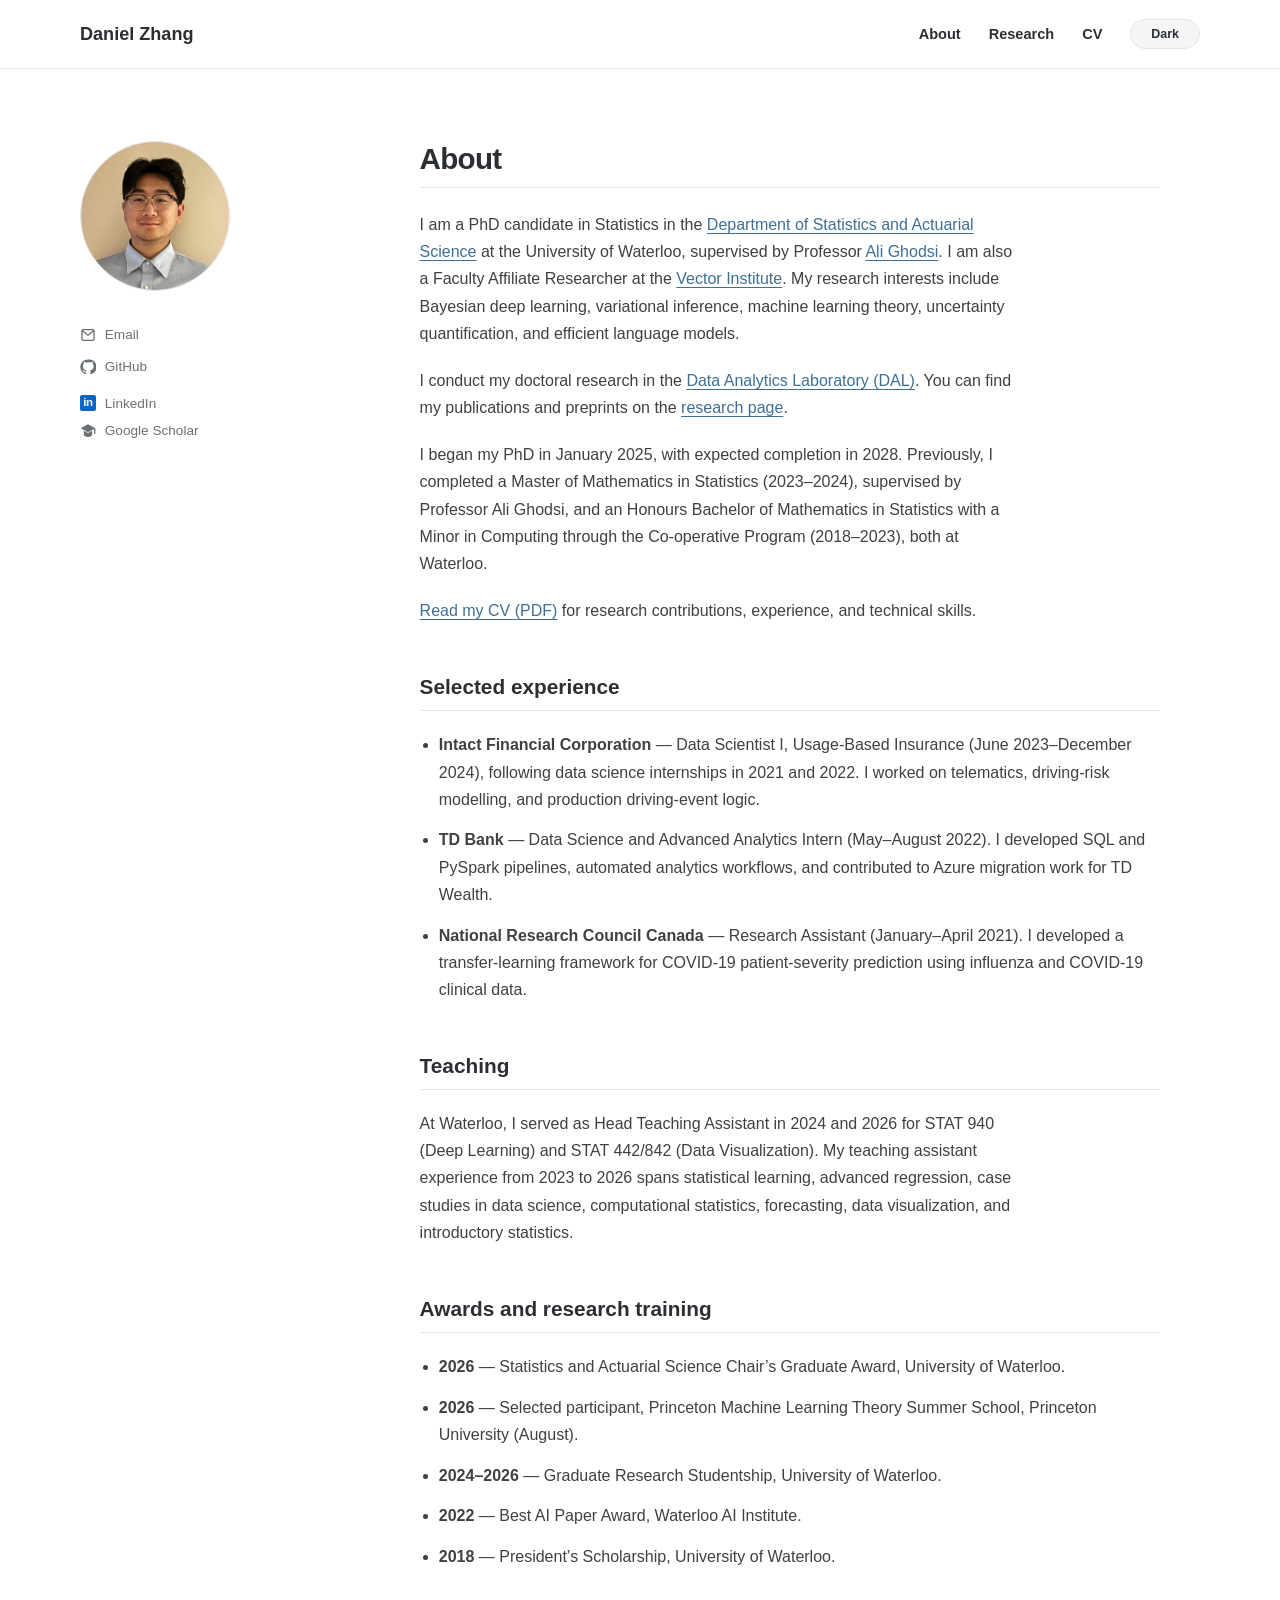
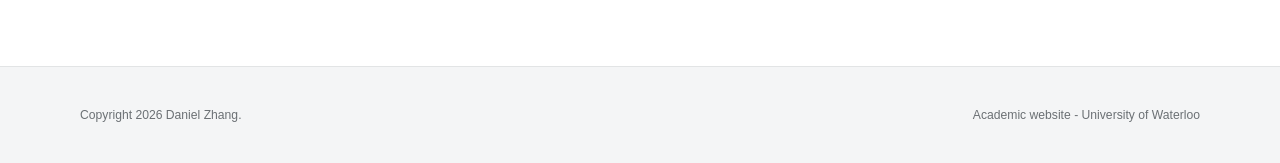
==== index.html @ d381bf7c "Link Data Analytics Laboratory affiliation" ====
<!doctype html>
<html lang="en">
  <head>
    <meta charset="utf-8">
    <meta name="viewport" content="width=device-width, initial-scale=1">
    <title>Daniel Zhang - Statistics and Machine Learning</title>
    <meta
      name="description"
      content="About, research, and curriculum vitae for Daniel Zhang, PhD candidate in Statistics at the University of Waterloo."
    >
    <meta property="og:title" content="Daniel Zhang - Statistics and Machine Learning">
    <meta
      property="og:description"
      content="About and research for Daniel Zhang, PhD candidate at the University of Waterloo."
    >
    <meta property="og:type" content="website">
    <meta property="og:url" content="https://d287zhan.github.io/">
    <meta property="og:image" content="https://d287zhan.github.io/og.png">
    <link rel="stylesheet" href="/assets/styles.css">
    <script>
      (function () {
        try {
          var savedTheme = localStorage.getItem("theme");
          var prefersDark = window.matchMedia("(prefers-color-scheme: dark)").matches;
          var theme = savedTheme === "dark" || (!savedTheme && prefersDark)
            ? "dark"
            : "light";
          document.documentElement.dataset.theme = theme;
          document.documentElement.style.colorScheme = theme;
        } catch (error) {
          document.documentElement.dataset.theme = "light";
        }
      })();
    </script>
  </head>
  <body>
    <a class="skip-link" href="#main-content">Skip to content</a>

    <header class="site-header">
      <div class="header-inner">
        <a class="site-title" href="#about" aria-label="Daniel Zhang home">Daniel Zhang</a>
        <nav aria-label="Primary navigation">
          <a href="#about">About</a>
          <a href="/research/">Research</a>
          <a href="/daniel-zhang-cv.pdf" target="_blank" rel="noreferrer">CV</a>
          <button class="theme-toggle" type="button">Dark</button>
        </nav>
      </div>
    </header>

    <main class="page-shell" id="main-content">
      <aside class="author-profile" aria-label="Daniel Zhang profile">
        <img
          class="profile-photo"
          src="/daniel-zhang.png"
          alt="Daniel Zhang"
          width="400"
          height="400"
        >

        <div class="follow-block">
          <ul>
            <li>
              <a href="mailto:d287zhan@uwaterloo.ca">
                <svg class="social-svg" viewBox="0 0 24 24" aria-hidden="true">
                  <path d="M2 5.5A2.5 2.5 0 0 1 4.5 3h15A2.5 2.5 0 0 1 22 5.5v13a2.5 2.5 0 0 1-2.5 2.5h-15A2.5 2.5 0 0 1 2 18.5v-13Zm2.4-.5L12 11.1 19.6 5H4.4ZM20 7.1l-7.4 5.9a1 1 0 0 1-1.2 0L4 7.1v11.4c0 .3.2.5.5.5h15a.5.5 0 0 0 .5-.5V7.1Z"/>
                </svg>
                <span>Email</span>
              </a>
            </li>
            <li>
              <a href="https://github.com/d287zhan" target="_blank" rel="noreferrer">
                <svg class="social-svg" viewBox="0 0 24 24" aria-hidden="true">
                  <path d="M12 .7A11.3 11.3 0 0 0 8.4 22.8c.6.1.8-.3.8-.6v-2.2c-3.4.7-4.1-1.4-4.1-1.4-.5-1.4-1.3-1.8-1.3-1.8-1.1-.7.1-.7.1-.7 1.2.1 1.8 1.2 1.8 1.2 1 1.8 2.8 1.3 3.5 1 .1-.8.4-1.3.8-1.6-2.7-.3-5.5-1.3-5.5-6A4.7 4.7 0 0 1 5.7 7.4c-.1-.3-.5-1.6.1-3.3 0 0 1-.3 3.5 1.2a12 12 0 0 1 6.3 0C18 3.7 19 4.1 19 4.1c.6 1.7.2 3 .1 3.3a4.7 4.7 0 0 1 1.3 3.3c0 4.7-2.8 5.7-5.5 6 .4.4.8 1.1.8 2.2v3.3c0 .3.2.7.8.6A11.3 11.3 0 0 0 12 .7Z"/>
                </svg>
                <span>GitHub</span>
              </a>
            </li>
            <li>
              <a href="https://www.linkedin.com/in/danielzhang1004" target="_blank" rel="noreferrer">
                <span class="linkedin-logo" aria-hidden="true">in</span>
                <span>LinkedIn</span>
              </a>
            </li>
            <li>
              <a href="https://scholar.google.ca/citations?user=kAa_FtAAAAAJ&amp;hl=en" target="_blank" rel="noreferrer">
                <svg class="social-svg" viewBox="0 0 24 24" aria-hidden="true">
                  <path d="M12 2 1 8l11 6 9-4.9V16h2V8L12 2Zm-6.3 9.6V17c0 2.2 2.8 4 6.3 4s6.3-1.8 6.3-4v-5.4L12 15l-6.3-3.4Z"/>
                </svg>
                <span>Google Scholar</span>
              </a>
            </li>
          </ul>
        </div>
      </aside>

      <div class="main-column">
        <section class="content-section" id="about">
          <h1>About</h1>
          <p>
            I am a PhD candidate in Statistics in the
            <a href="https://uwaterloo.ca/statistics-and-actuarial-science/" target="_blank" rel="noreferrer">Department of Statistics and Actuarial Science</a>
            at the University of Waterloo, supervised by Professor
            <a href="https://aghodsib.github.io/" target="_blank" rel="noreferrer">Ali Ghodsi</a>.
            I am also a Faculty Affiliate Researcher at the
            <a href="https://vectorinstitute.ai/" target="_blank" rel="noreferrer">Vector Institute</a>.
            My research interests include Bayesian deep learning, variational
            inference, machine learning theory, uncertainty quantification, and
            efficient language models.
          </p>
          <p>
            I conduct my doctoral research in the
            <a href="https://uwaterloo.ca/data-analytics/" target="_blank" rel="noreferrer">Data Analytics Laboratory (DAL)</a>.
            You can find my publications and preprints on the
            <a href="/research/">research page</a>.
          </p>
          <p>
            I began my PhD in January 2025, with expected completion in 2028.
            Previously, I completed a Master of Mathematics in Statistics
            (2023–2024), supervised by Professor Ali Ghodsi, and an Honours
            Bachelor of Mathematics in Statistics with a Minor in Computing
            through the Co-operative Program (2018–2023), both at Waterloo.
          </p>
          <p>
            <a href="/daniel-zhang-cv.pdf" target="_blank" rel="noreferrer">Read my CV (PDF)</a>
            for research contributions, experience, and technical skills.
          </p>
        </section>

        <section class="content-section" id="experience" aria-labelledby="experience-heading">
          <h2 class="section-heading" id="experience-heading">Selected experience</h2>
          <ul class="detail-list">
            <li>
              <strong>Intact Financial Corporation</strong> — Data Scientist I,
              Usage-Based Insurance (June 2023–December 2024), following data
              science internships in 2021 and 2022. I worked on telematics,
              driving-risk modelling, and production driving-event logic.
            </li>
            <li>
              <strong>TD Bank</strong> — Data Science and Advanced Analytics
              Intern (May–August 2022). I developed SQL and PySpark pipelines,
              automated analytics workflows, and contributed to Azure migration
              work for TD Wealth.
            </li>
            <li>
              <strong>National Research Council Canada</strong> — Research
              Assistant (January–April 2021). I developed a transfer-learning
              framework for COVID-19 patient-severity prediction using influenza
              and COVID-19 clinical data.
            </li>
          </ul>
        </section>

        <section class="content-section" id="teaching" aria-labelledby="teaching-heading">
          <h2 class="section-heading" id="teaching-heading">Teaching</h2>
          <p>
            At Waterloo, I served as Head Teaching Assistant in 2024 and 2026
            for STAT 940 (Deep Learning) and STAT 442/842 (Data Visualization).
            My teaching assistant experience from 2023 to 2026 spans statistical
            learning, advanced regression, case studies in data science,
            computational statistics, forecasting, data visualization, and
            introductory statistics.
          </p>
        </section>

        <section class="content-section" id="awards" aria-labelledby="awards-heading">
          <h2 class="section-heading" id="awards-heading">Awards and research training</h2>
          <ul class="detail-list">
            <li><strong>2026</strong> — Statistics and Actuarial Science Chair’s Graduate Award, University of Waterloo.</li>
            <li><strong>2026</strong> — Selected participant, Princeton Machine Learning Theory Summer School, Princeton University (August).</li>
            <li><strong>2024–2026</strong> — Graduate Research Studentship, University of Waterloo.</li>
            <li><strong>2022</strong> — Best AI Paper Award, Waterloo AI Institute.</li>
            <li><strong>2018</strong> — President’s Scholarship, University of Waterloo.</li>
          </ul>
        </section>
      </div>
    </main>

    <footer>
      <div class="footer-inner">
        <p>Copyright 2026 Daniel Zhang.</p>
        <p>Academic website - University of Waterloo</p>
      </div>
    </footer>

    <script src="/assets/theme.js"></script>
  </body>
</html>
---- assets/styles.css ----
:root {
  --background: #ffffff;
  --header-bg: rgba(255, 255, 255, 0.96);
  --ink: #3d4144;
  --heading: #2b2f33;
  --muted: #6b7074;
  --blue: #3f6f96;
  --blue-dark: #2e5879;
  --line: #e2e4e5;
  --soft: #f4f5f6;
}

[data-theme="dark"] {
  --background: #111518;
  --header-bg: rgba(17, 21, 24, 0.96);
  --ink: #d8dde2;
  --heading: #f2f5f7;
  --muted: #aeb6bd;
  --blue: #8ab9dc;
  --blue-dark: #b8d7ee;
  --line: #343b42;
  --soft: #1b2025;
}

* {
  box-sizing: border-box;
}

html {
  scroll-behavior: smooth;
}

body {
  margin: 0;
  background: var(--background);
  color: var(--ink);
  font-family: -apple-system, BlinkMacSystemFont, "Segoe UI", sans-serif;
  font-size: 16px;
  line-height: 1.7;
}

a {
  color: var(--blue);
  text-decoration-thickness: 1px;
  text-underline-offset: 0.16em;
}

a:hover,
a:focus-visible {
  color: var(--blue-dark);
}

.skip-link {
  position: fixed;
  top: -5rem;
  left: 1rem;
  z-index: 100;
  background: var(--heading);
  color: var(--background);
  padding: 0.65rem 0.9rem;
  text-decoration: none;
}

.skip-link:focus {
  top: 1rem;
}

.site-header {
  position: sticky;
  top: 0;
  z-index: 20;
  border-bottom: 1px solid var(--line);
  background: var(--header-bg);
  backdrop-filter: blur(12px);
}

.header-inner,
.page-shell,
.footer-inner {
  width: min(1120px, calc(100% - 3rem));
  margin: 0 auto;
}

.header-inner {
  display: flex;
  min-height: 68px;
  align-items: center;
  justify-content: space-between;
  gap: 2rem;
}

.site-title {
  color: var(--heading);
  font-size: 1.13rem;
  font-weight: 700;
  text-decoration: none;
}

nav {
  display: flex;
  align-items: center;
  gap: 1.75rem;
}

nav a {
  color: var(--heading);
  font-size: 0.91rem;
  font-weight: 600;
  text-decoration: none;
}

nav a:hover,
nav a:focus-visible {
  color: var(--blue);
}

.theme-toggle {
  min-width: 4.35rem;
  border: 1px solid var(--line);
  border-radius: 999px;
  background: var(--soft);
  color: var(--heading);
  cursor: pointer;
  font: inherit;
  font-size: 0.78rem;
  font-weight: 600;
  line-height: 1;
  padding: 0.48rem 0.72rem;
}

.theme-toggle:hover,
.theme-toggle:focus-visible {
  border-color: var(--blue);
  color: var(--blue);
}

.page-shell {
  display: grid;
  grid-template-columns: 250px minmax(0, 740px);
  gap: clamp(3rem, 7vw, 7.5rem);
  align-items: start;
  padding: 4.5rem 0 6rem;
}

.author-profile {
  position: sticky;
  top: 112px;
}

.profile-photo {
  display: block;
  width: 150px;
  height: 150px;
  margin-bottom: 1.5rem;
  border: 1px solid var(--line);
  border-radius: 50%;
  background: var(--soft);
  object-fit: cover;
}

.follow-block {
  margin-top: 2rem;
}

.follow-block ul {
  margin: 0;
  padding: 0;
  list-style: none;
}

.follow-block li {
  margin: 0.28rem 0;
}

.follow-block a {
  display: inline-flex;
  align-items: center;
  gap: 0.55rem;
  color: var(--muted);
  font-size: 0.85rem;
  text-decoration: none;
}

.social-svg,
.linkedin-logo {
  display: inline-flex;
  width: 1rem;
  height: 1rem;
  flex: 0 0 1rem;
  align-items: center;
  justify-content: center;
}

.social-svg {
  fill: currentColor;
}

.linkedin-logo {
  border-radius: 0.12rem;
  background: #0a66c2;
  color: #fff;
  font-family: Arial, sans-serif;
  font-size: 0.72rem;
  font-weight: 700;
  letter-spacing: -0.04em;
  line-height: 1;
}

.follow-block a:hover,
.follow-block a:focus-visible {
  color: var(--blue);
  text-decoration: underline;
}

.main-column {
  min-width: 0;
}

.content-section {
  scroll-margin-top: 104px;
}

.content-section > h1 {
  margin: 0 0 1.45rem;
  border-bottom: 1px solid var(--line);
  padding-bottom: 0.55rem;
  color: var(--heading);
  font-size: 1.85rem;
  font-weight: 700;
  letter-spacing: -0.025em;
  line-height: 1.25;
}

.content-section p {
  max-width: 68ch;
  margin: 0 0 1.25rem;
}

.content-section + .content-section {
  margin-top: 3rem;
}

.section-heading {
  margin: 2.75rem 0 1.25rem;
  color: var(--heading);
  font-size: 1.3rem;
  line-height: 1.4;
}

.content-section > .section-heading:first-child {
  margin-top: 0;
  border-bottom: 1px solid var(--line);
  padding-bottom: 0.55rem;
}

.detail-list {
  margin: 0;
  padding-left: 1.2rem;
}

.detail-list li + li {
  margin-top: 0.85rem;
}

.section-heading + .research-entry {
  margin-top: 0;
}

.research-entry {
  display: grid;
  grid-template-columns: 62px minmax(0, 1fr);
  gap: 1.3rem;
  margin-top: 2.25rem;
  border-top: 1px solid var(--line);
  padding-top: 1.65rem;
}

.research-year {
  color: var(--muted);
  font-size: 0.86rem;
  font-weight: 600;
}

.research-entry h3 {
  margin: 0 0 0.65rem;
  font-size: 1.13rem;
  font-weight: 700;
  line-height: 1.45;
}

.research-entry h3 a {
  color: var(--heading);
  text-decoration: none;
}

.research-entry h3 a:hover,
.research-entry h3 a:focus-visible {
  color: var(--blue);
  text-decoration: underline;
}

.research-entry .authors,
.research-entry .venue,
.research-entry .award-note,
.research-entry .research-summary {
  margin-bottom: 0.45rem;
  font-size: 0.91rem;
}

.award-note {
  color: var(--heading);
  font-weight: 600;
}

.research-entry .venue,
.research-entry .research-summary {
  color: var(--muted);
}

.paper-link {
  display: inline-block;
  margin-top: 0.3rem;
  font-size: 0.88rem;
  font-weight: 600;
}

footer {
  border-top: 1px solid var(--line);
  background: var(--soft);
}

.footer-inner {
  display: flex;
  min-height: 96px;
  align-items: center;
  justify-content: space-between;
  gap: 2rem;
  color: var(--muted);
  font-size: 0.76rem;
}

.footer-inner p {
  margin: 0;
}

:focus-visible {
  outline: 3px solid rgba(63, 111, 150, 0.3);
  outline-offset: 4px;
}

@media (max-width: 820px) {
  .page-shell {
    grid-template-columns: 1fr;
    gap: 4rem;
  }

  .author-profile {
    position: static;
    display: grid;
    grid-template-columns: 110px minmax(0, 1fr);
    column-gap: 1.5rem;
    align-items: center;
  }

  .profile-photo {
    width: 110px;
    height: 110px;
    margin: 0;
    grid-row: 1 / 4;
  }

  .follow-block {
    grid-column: 1 / -1;
    margin-top: 1.75rem;
  }

  .follow-block ul {
    display: flex;
    flex-wrap: wrap;
    gap: 0.4rem 1.25rem;
  }
}

@media (max-width: 560px) {
  .header-inner,
  .page-shell,
  .footer-inner {
    width: min(100% - 2rem, 1120px);
  }

  .header-inner {
    min-height: 62px;
  }

  .site-title {
    font-size: 1rem;
  }

  nav {
    gap: 0.9rem;
  }

  nav a {
    font-size: 0.8rem;
  }

  .page-shell {
    padding-top: 2.8rem;
  }

  .author-profile {
    grid-template-columns: 82px minmax(0, 1fr);
    column-gap: 1.1rem;
  }

  .profile-photo {
    width: 82px;
    height: 82px;
  }

  .research-entry {
    grid-template-columns: 1fr;
    gap: 0.25rem;
  }

  .research-year {
    margin-bottom: 0.35rem;
  }

  .footer-inner {
    min-height: 118px;
    align-items: flex-start;
    justify-content: center;
    flex-direction: column;
    gap: 0.2rem;
  }
}

@media (prefers-reduced-motion: reduce) {
  html {
    scroll-behavior: auto;
  }
}
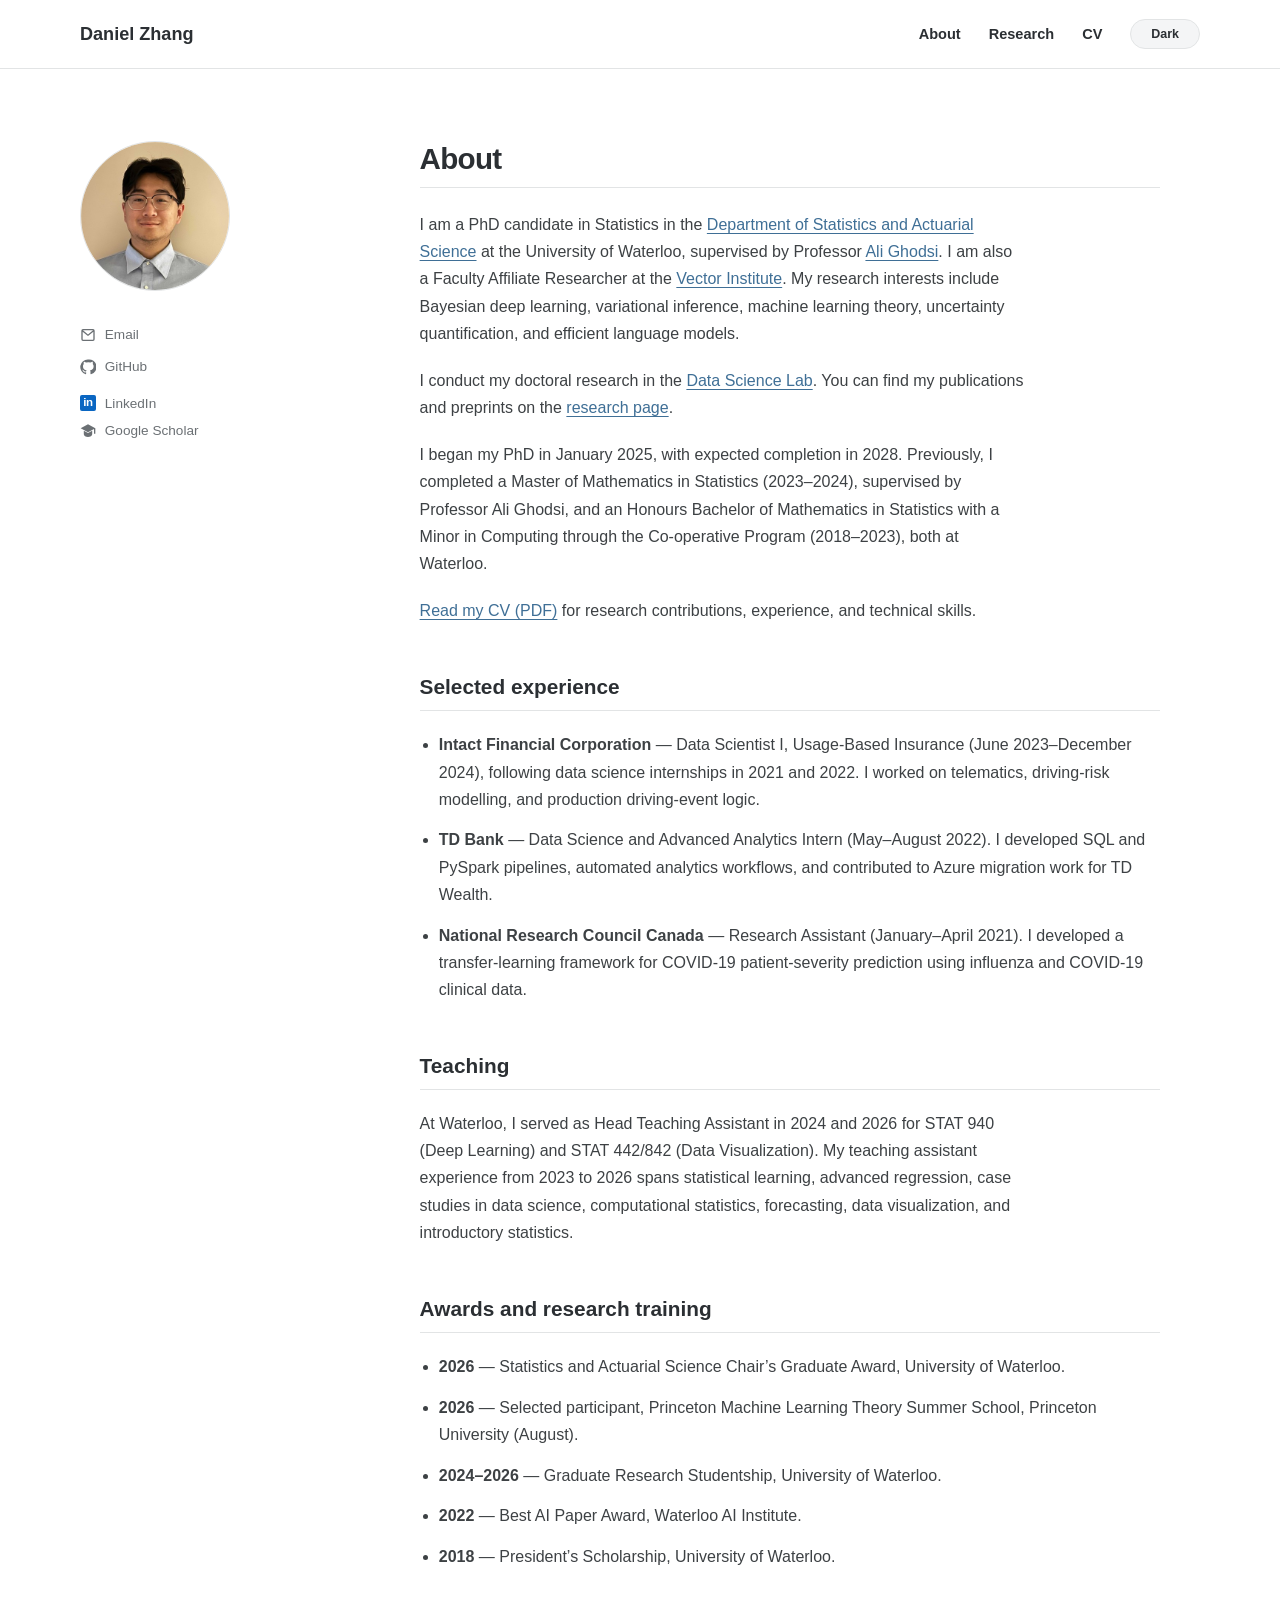
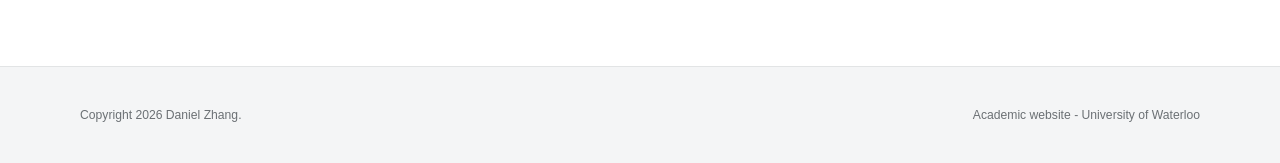
==== commit a8ede7cb: "Update lab affiliation name and link to Data Science Lab" ====
--- a/index.html
+++ b/index.html
@@ -110,7 +110,7 @@
           </p>
           <p>
             I conduct my doctoral research in the
-            <a href="https://uwaterloo.ca/data-analytics/" target="_blank" rel="noreferrer">Data Analytics Laboratory (DAL)</a>.
+            <a href="https://aghodsib.github.io/index.html#data-science-lab" target="_blank" rel="noreferrer">Data Science Lab</a>.
             You can find my publications and preprints on the
             <a href="/research/">research page</a>.
           </p>
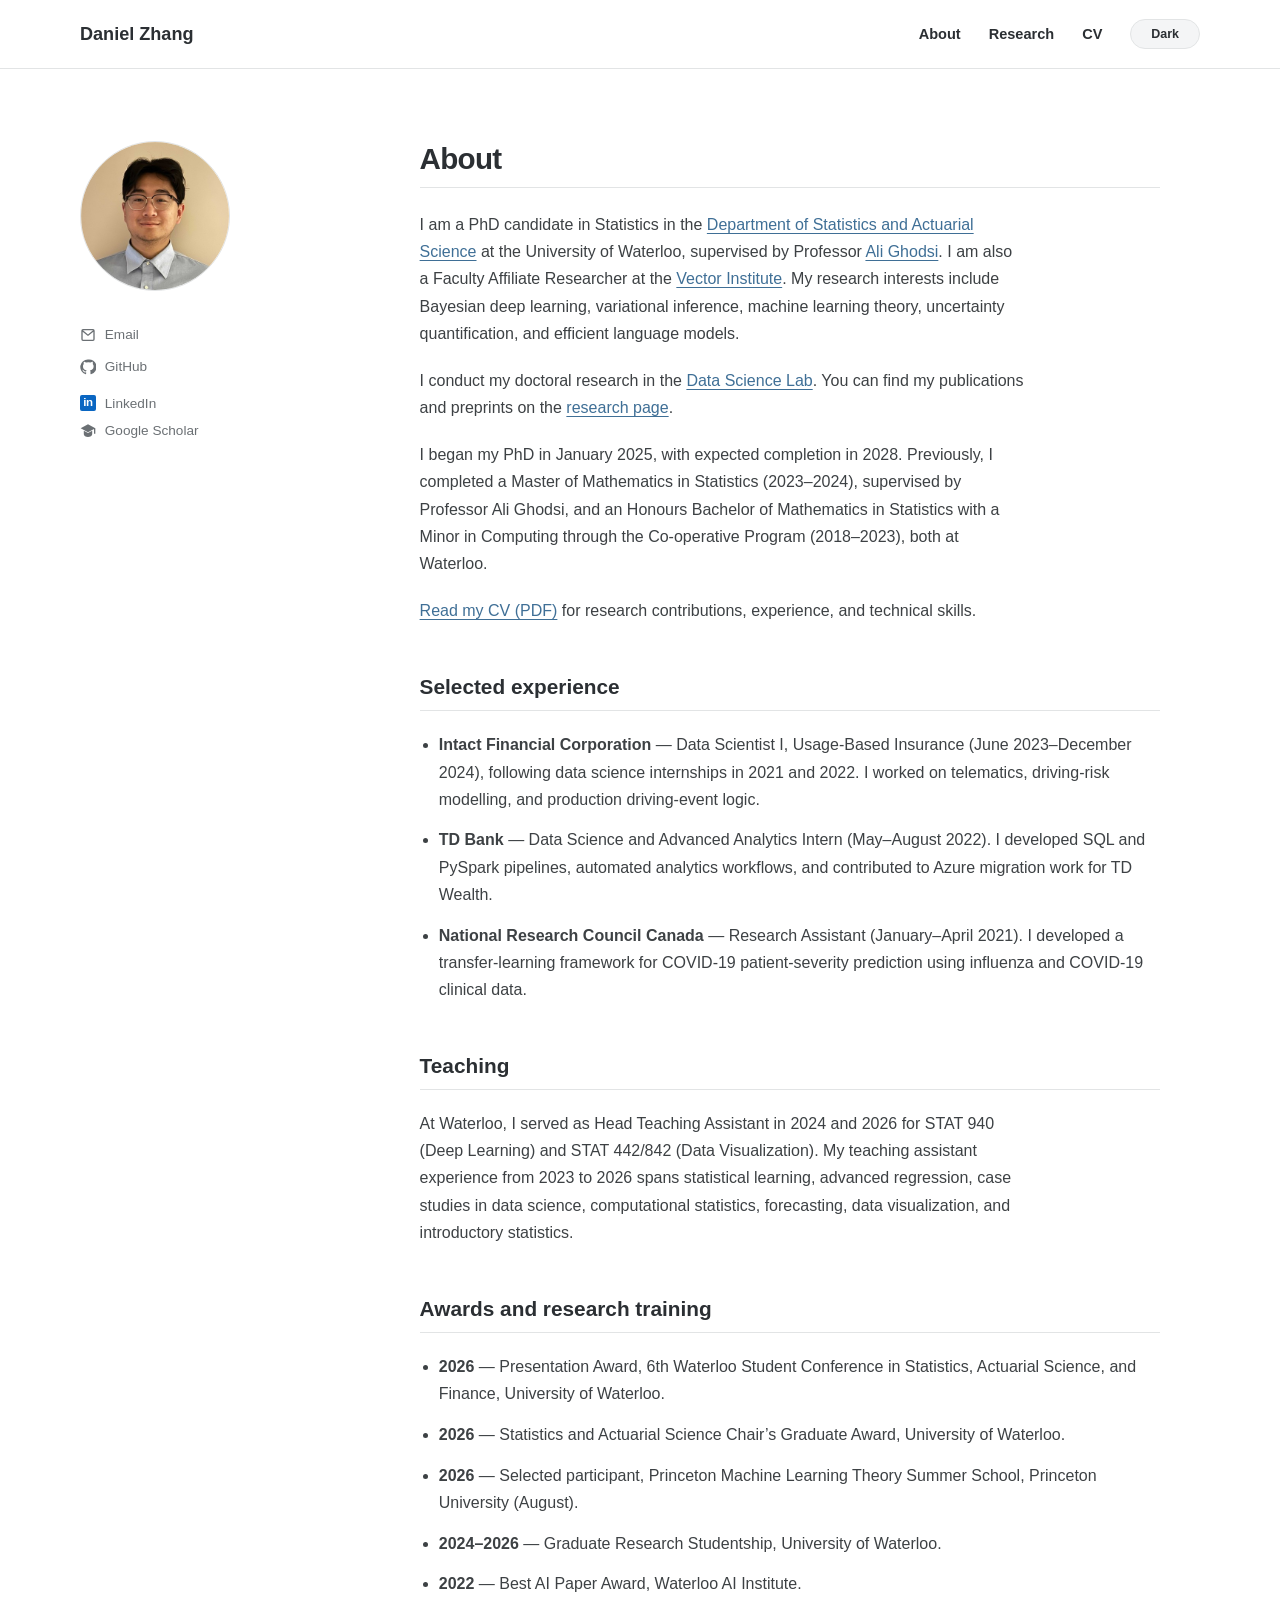
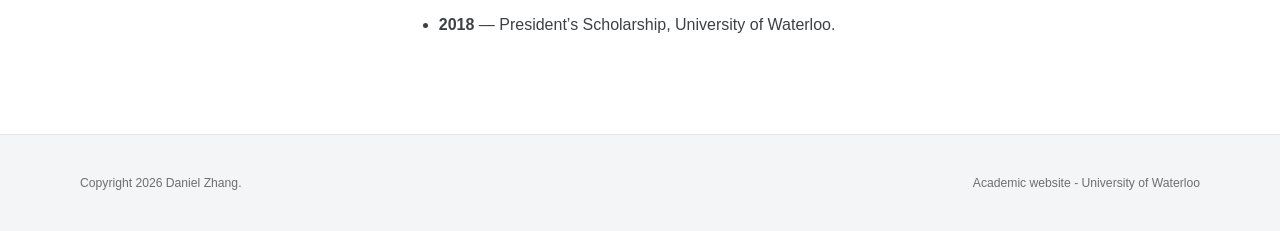
==== commit b12634c6: "Add Waterloo student conference Presentation Award" ====
--- a/index.html
+++ b/index.html
@@ -166,6 +166,7 @@
         <section class="content-section" id="awards" aria-labelledby="awards-heading">
           <h2 class="section-heading" id="awards-heading">Awards and research training</h2>
           <ul class="detail-list">
+            <li><strong>2026</strong> — Presentation Award, 6th Waterloo Student Conference in Statistics, Actuarial Science, and Finance, University of Waterloo.</li>
             <li><strong>2026</strong> — Statistics and Actuarial Science Chair’s Graduate Award, University of Waterloo.</li>
             <li><strong>2026</strong> — Selected participant, Princeton Machine Learning Theory Summer School, Princeton University (August).</li>
             <li><strong>2024–2026</strong> — Graduate Research Studentship, University of Waterloo.</li>
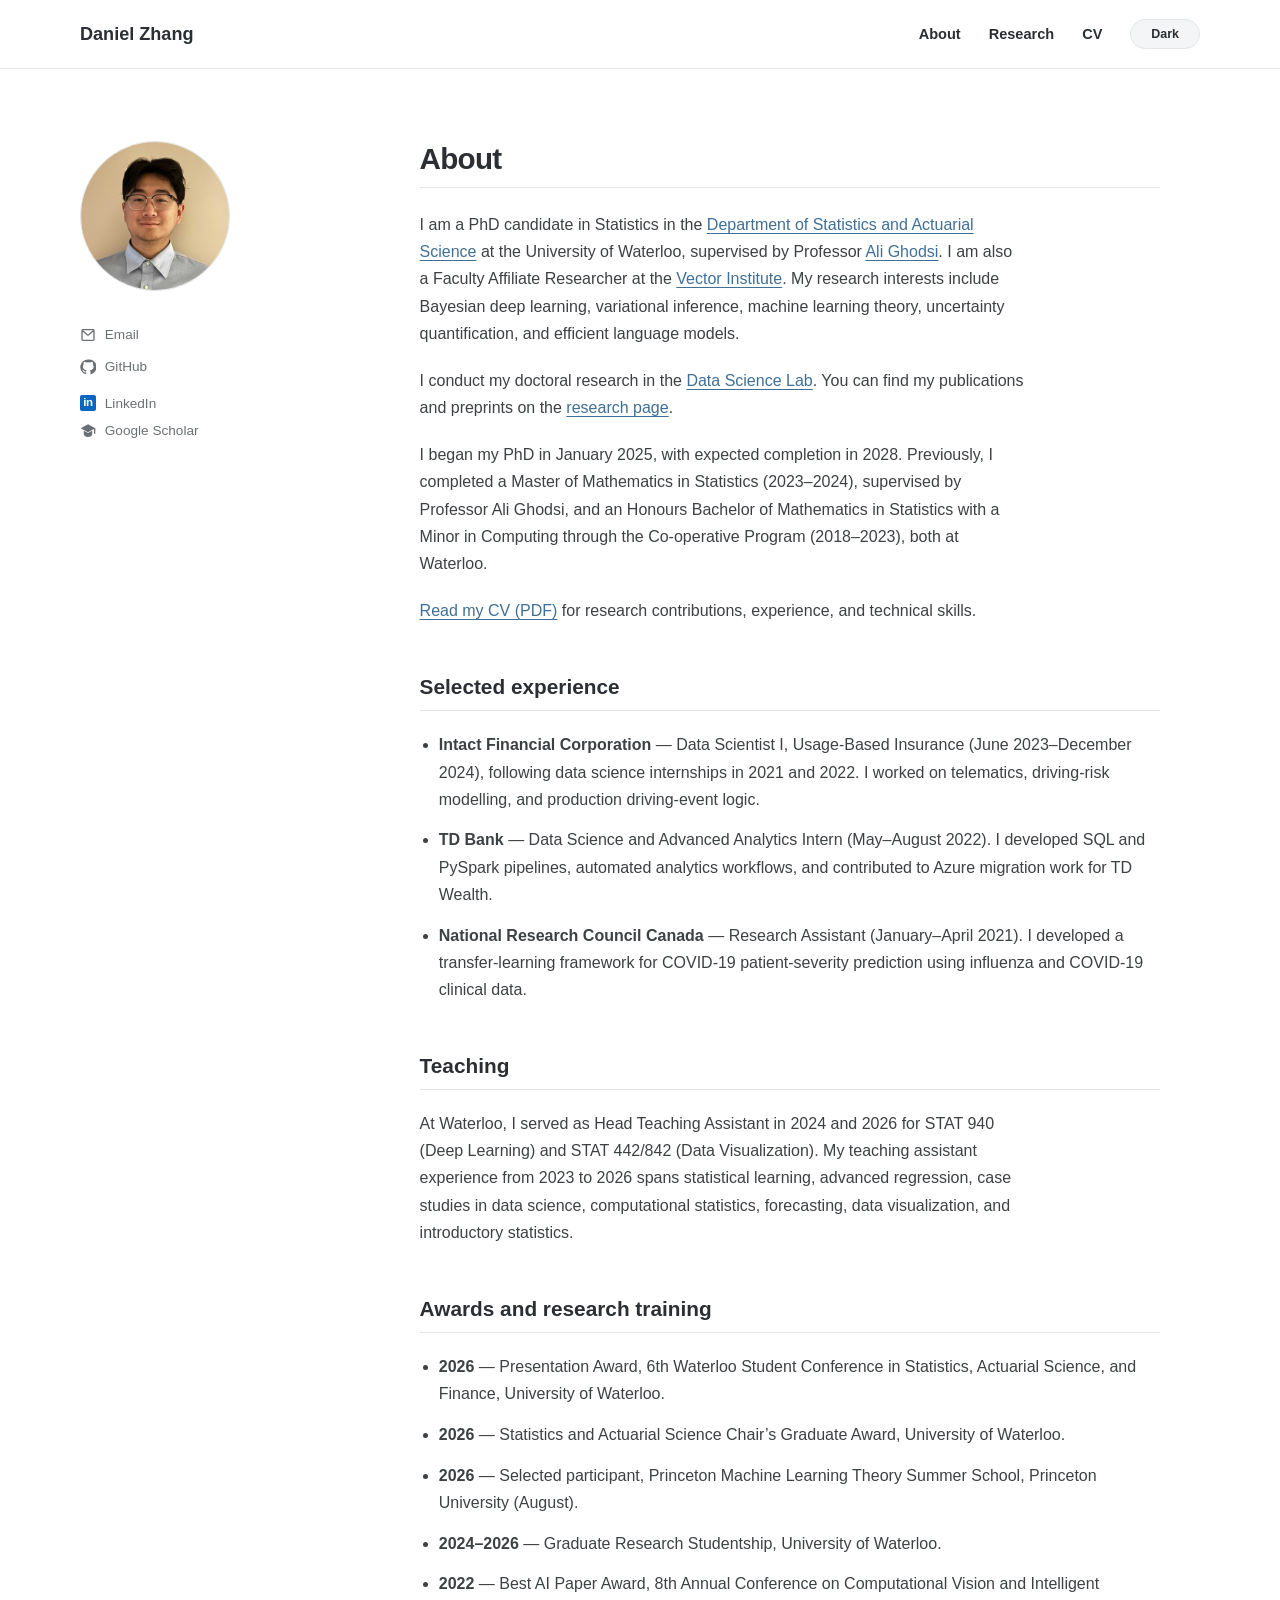
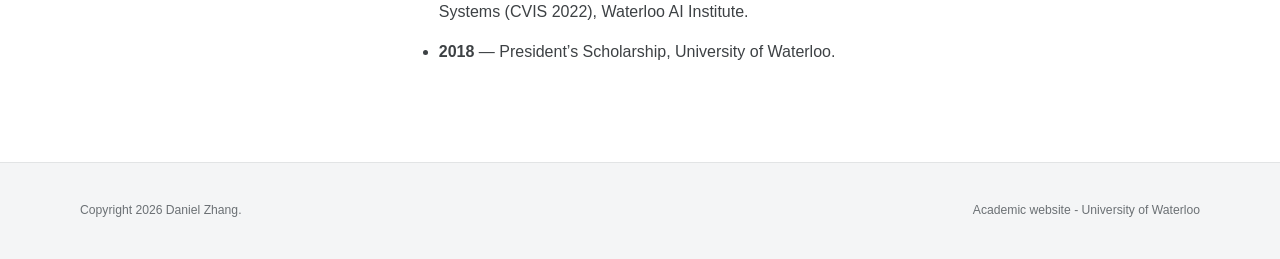
==== commit 1ee18ec7: "Clarify CVIS conference context for Best AI Paper Award" ====
--- a/index.html
+++ b/index.html
@@ -170,7 +170,7 @@
             <li><strong>2026</strong> — Statistics and Actuarial Science Chair’s Graduate Award, University of Waterloo.</li>
             <li><strong>2026</strong> — Selected participant, Princeton Machine Learning Theory Summer School, Princeton University (August).</li>
             <li><strong>2024–2026</strong> — Graduate Research Studentship, University of Waterloo.</li>
-            <li><strong>2022</strong> — Best AI Paper Award, Waterloo AI Institute.</li>
+            <li><strong>2022</strong> — Best AI Paper Award, 8th Annual Conference on Computational Vision and Intelligent Systems (CVIS 2022), Waterloo AI Institute.</li>
             <li><strong>2018</strong> — President’s Scholarship, University of Waterloo.</li>
           </ul>
         </section>
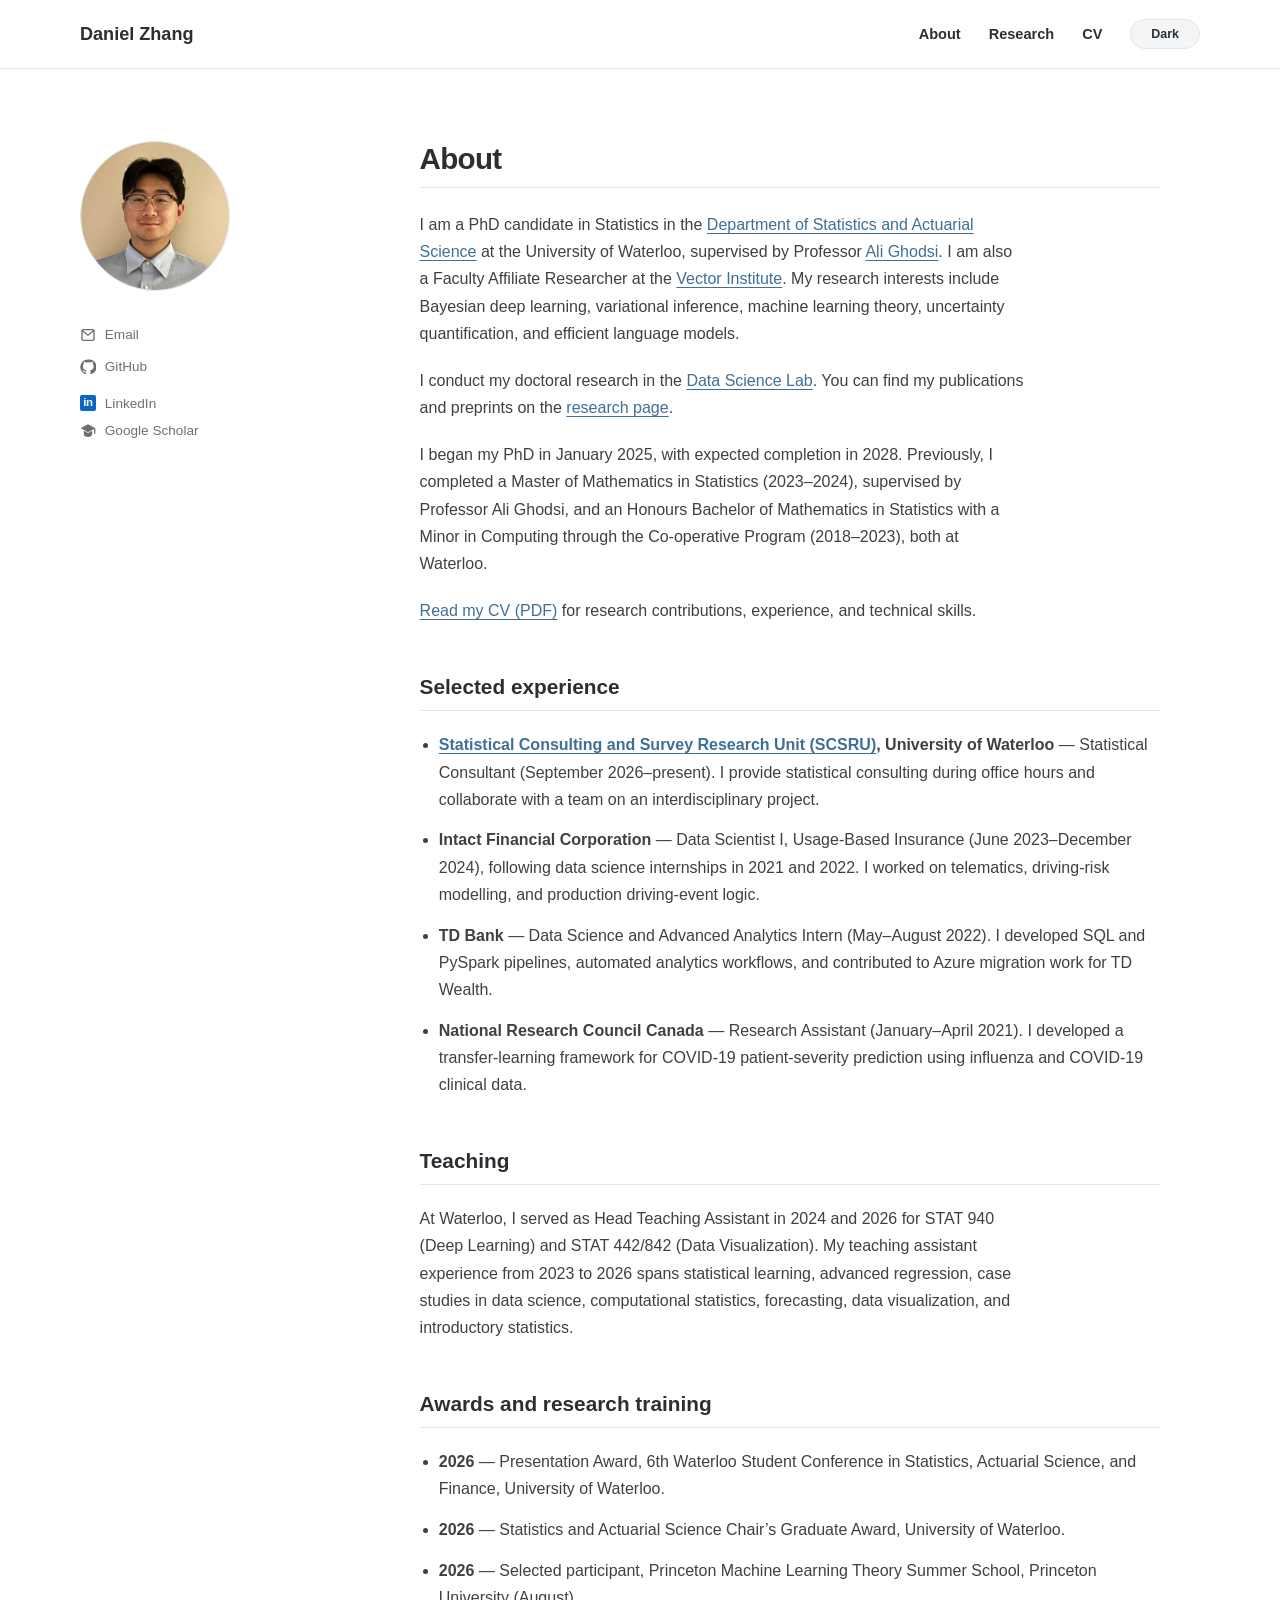
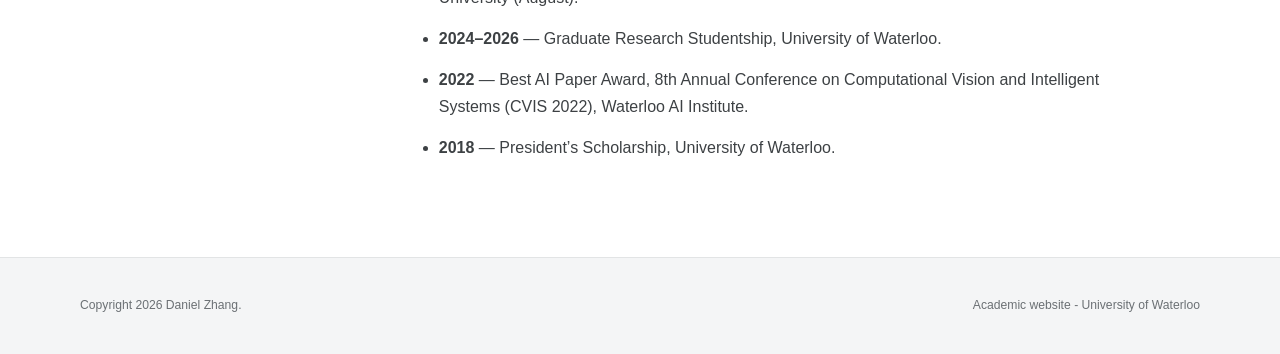
==== commit 72acce28: "Add SCSRU statistical consulting role to CV and website" ====
--- a/index.html
+++ b/index.html
@@ -131,6 +131,13 @@
           <h2 class="section-heading" id="experience-heading">Selected experience</h2>
           <ul class="detail-list">
             <li>
+              <strong><a href="https://uwaterloo.ca/statistical-consulting-survey-research-unit/" target="_blank" rel="noreferrer">Statistical Consulting and Survey Research Unit (SCSRU)</a>,
+              University of Waterloo</strong> — Statistical Consultant
+              (September 2026–present). I provide statistical consulting during
+              office hours and collaborate with a team on an interdisciplinary
+              project.
+            </li>
+            <li>
               <strong>Intact Financial Corporation</strong> — Data Scientist I,
               Usage-Based Insurance (June 2023–December 2024), following data
               science internships in 2021 and 2022. I worked on telematics,
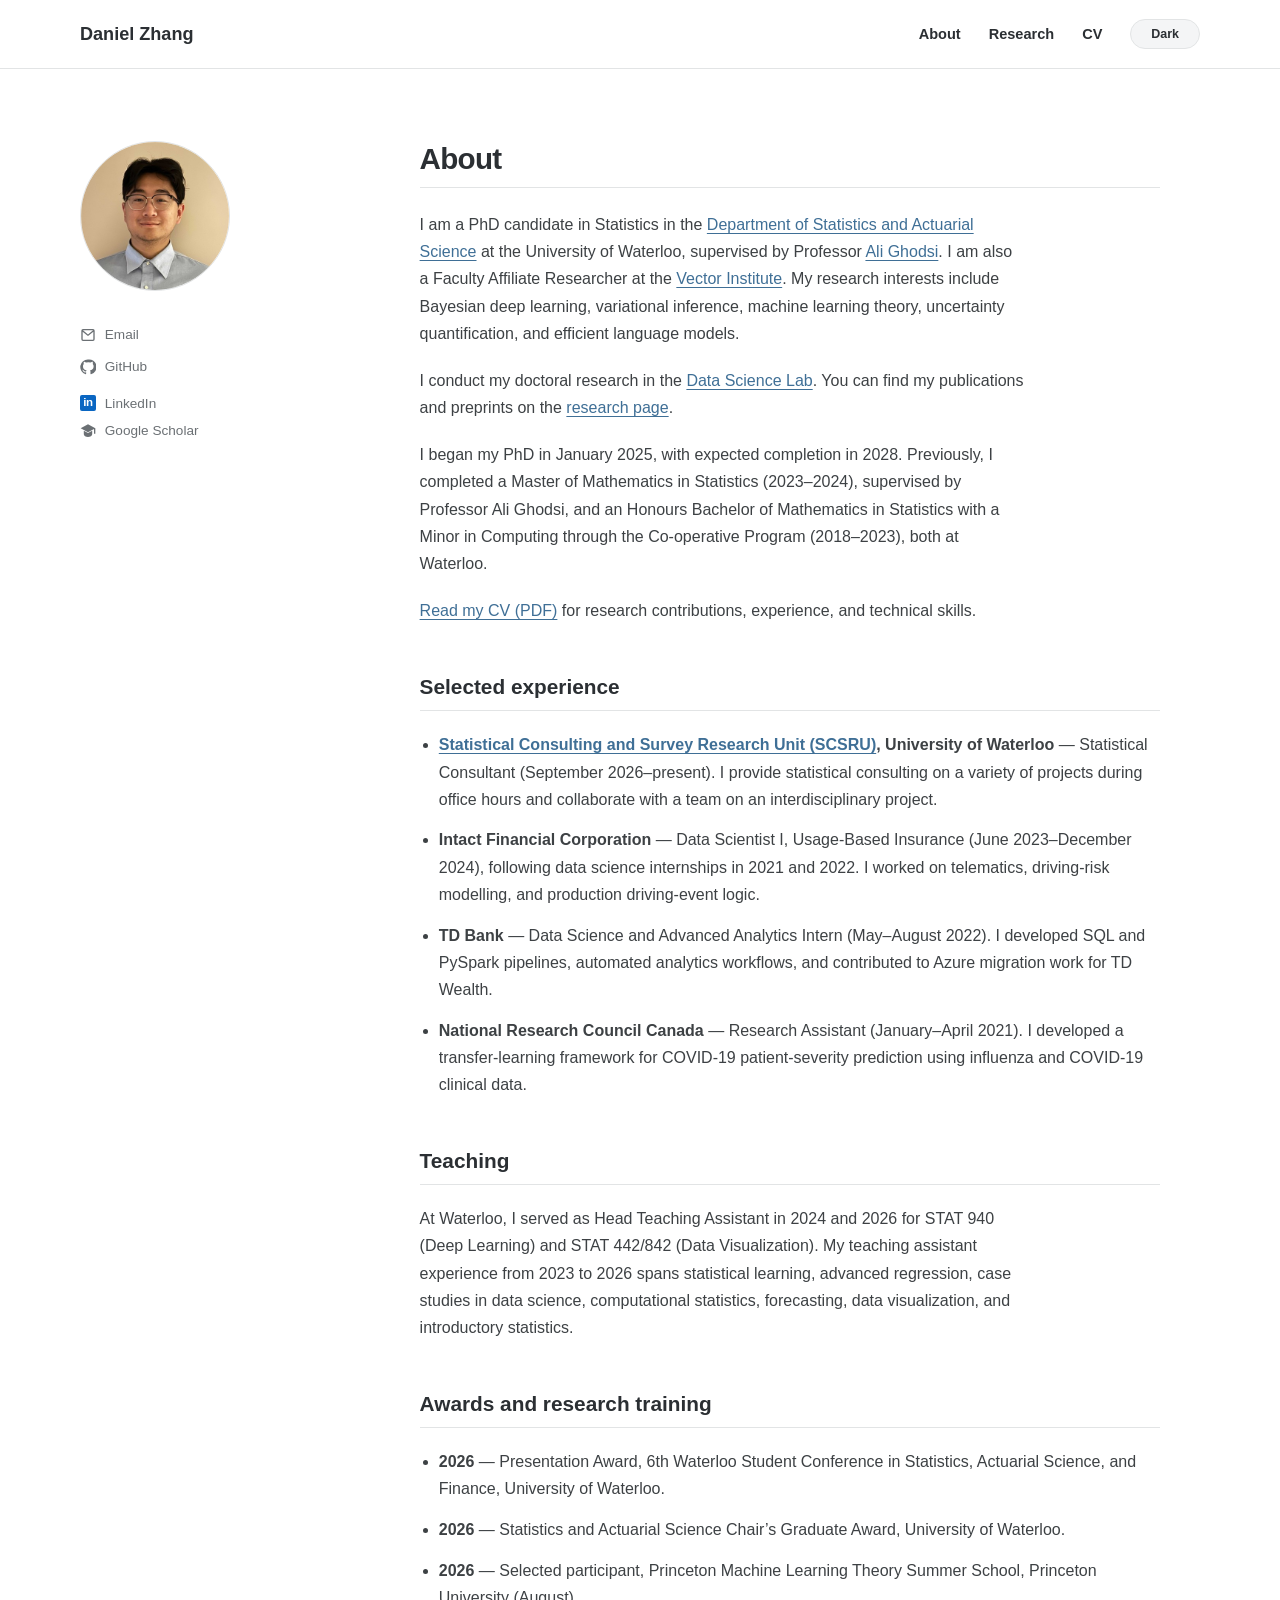
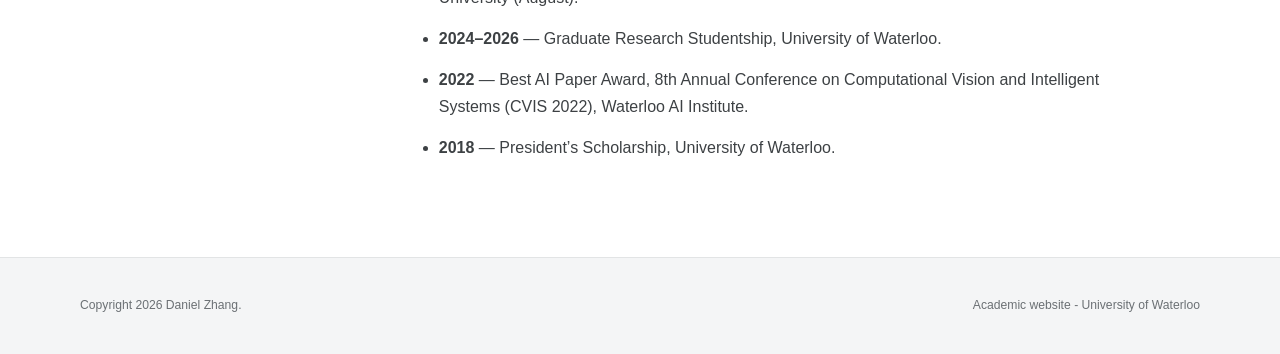
==== commit 921ed64c: "Clarify range of SCSRU office-hours consulting projects" ====
--- a/index.html
+++ b/index.html
@@ -133,9 +133,9 @@
             <li>
               <strong><a href="https://uwaterloo.ca/statistical-consulting-survey-research-unit/" target="_blank" rel="noreferrer">Statistical Consulting and Survey Research Unit (SCSRU)</a>,
               University of Waterloo</strong> — Statistical Consultant
-              (September 2026–present). I provide statistical consulting during
-              office hours and collaborate with a team on an interdisciplinary
-              project.
+              (September 2026–present). I provide statistical consulting on a
+              variety of projects during office hours and collaborate with a team
+              on an interdisciplinary project.
             </li>
             <li>
               <strong>Intact Financial Corporation</strong> — Data Scientist I,
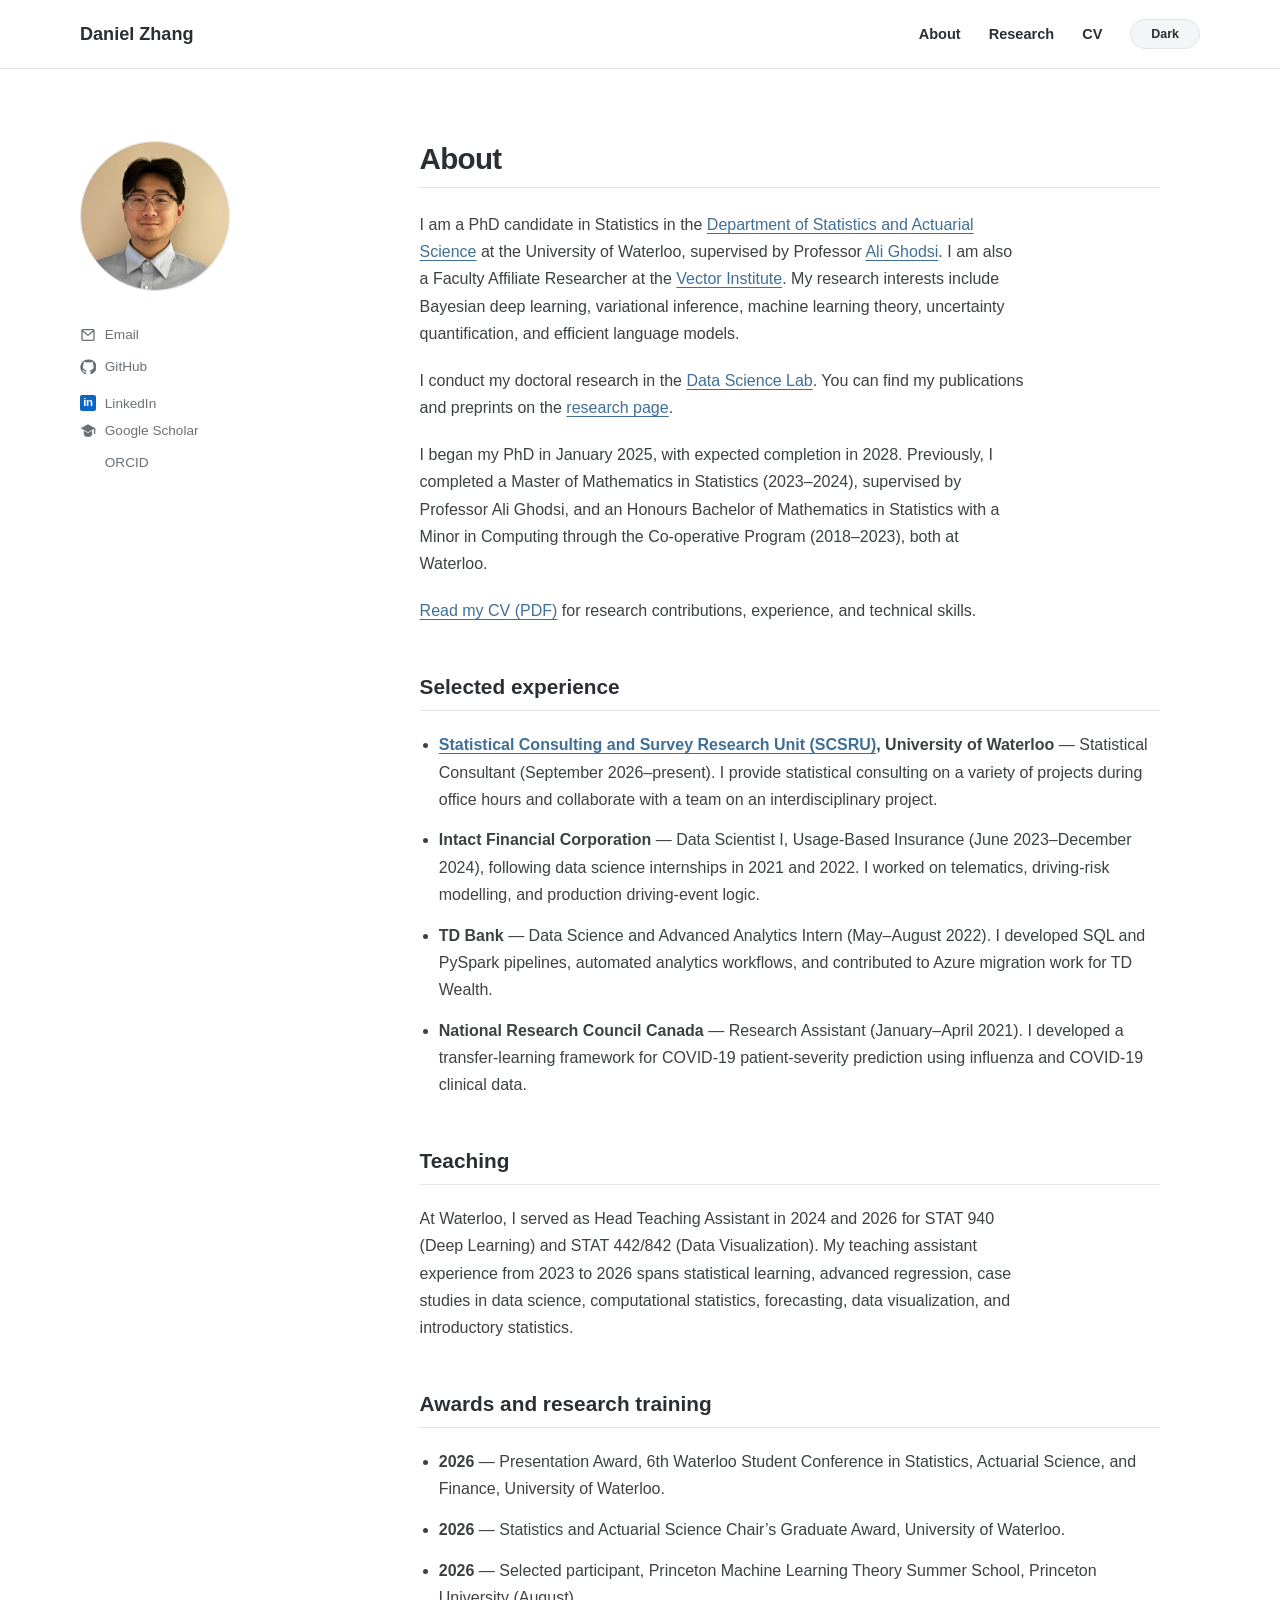
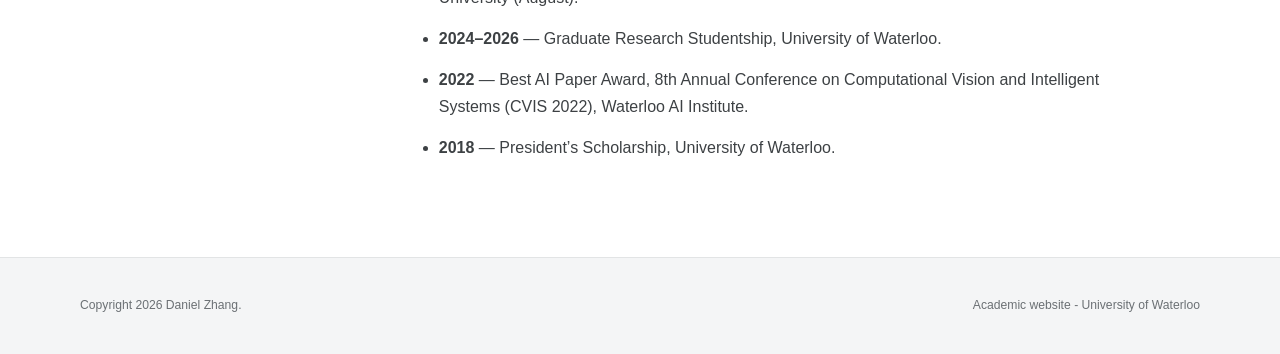
==== commit 0cbdead9: "Add ORCID profile to website and public CV" ====
--- a/index.html
+++ b/index.html
@@ -90,6 +90,12 @@
                 <span>Google Scholar</span>
               </a>
             </li>
+            <li>
+              <a href="https://orcid.org/0009-0009-0136-5339" target="_blank" rel="noreferrer">
+                <span class="social-svg" aria-hidden="true"></span>
+                <span>ORCID</span>
+              </a>
+            </li>
           </ul>
         </div>
       </aside>
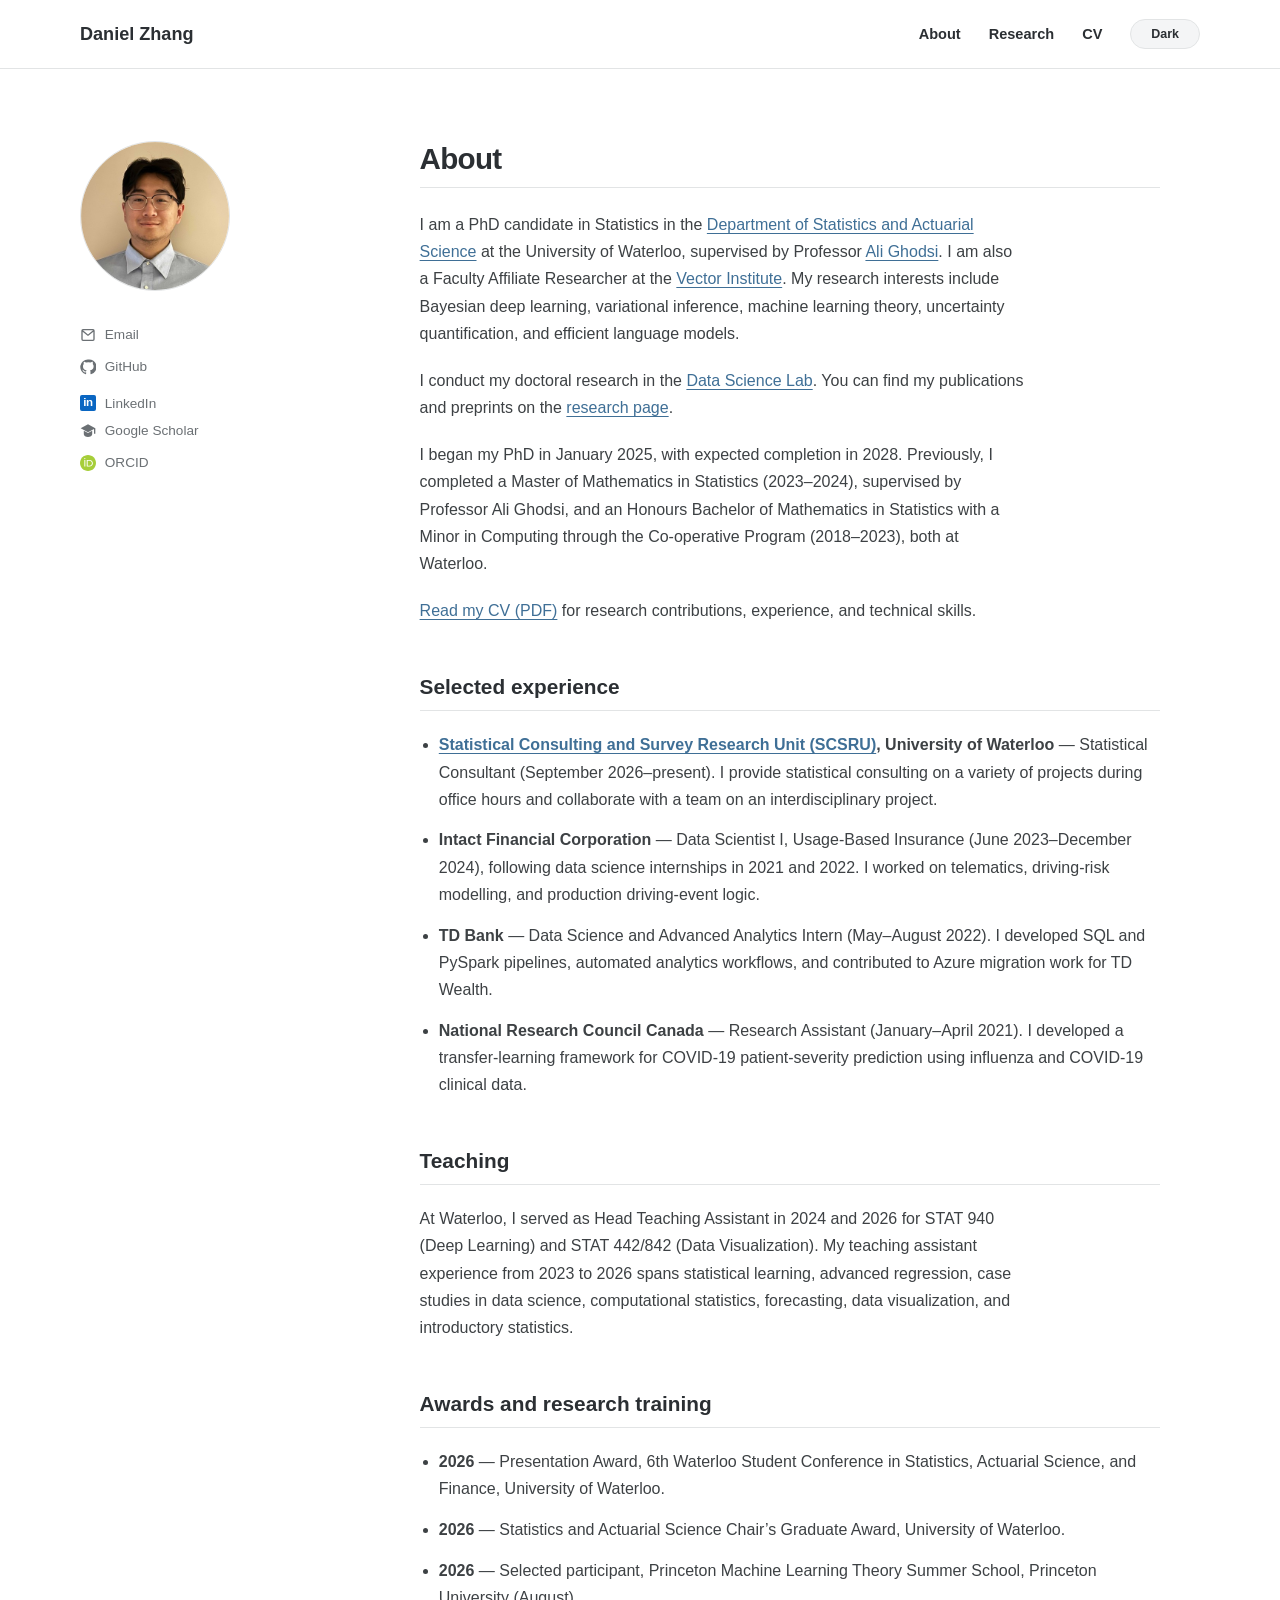
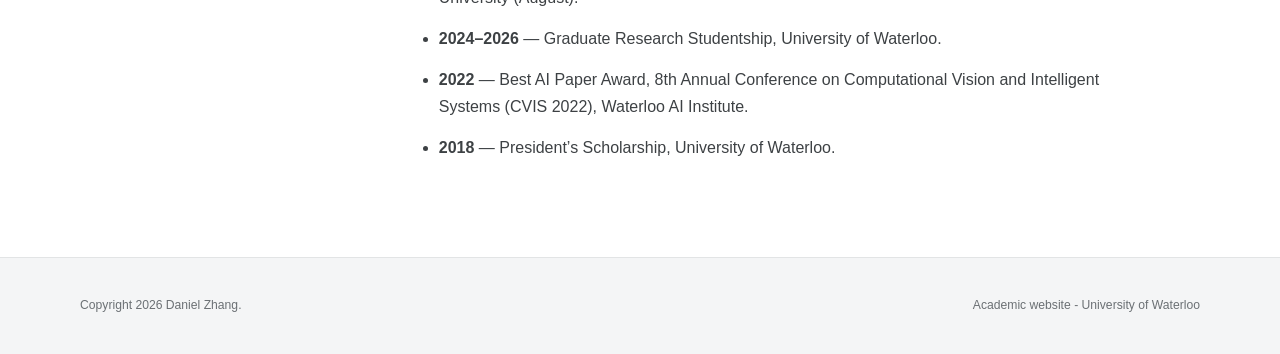
==== commit bcea0b30: "Use clickable ORCID logo in CV and website" ====
--- a/index.html
+++ b/index.html
@@ -92,7 +92,7 @@
             </li>
             <li>
               <a href="https://orcid.org/0009-0009-0136-5339" target="_blank" rel="noreferrer">
-                <span class="social-svg" aria-hidden="true"></span>
+                <img class="social-svg" src="/assets/orcid.svg" width="16" height="16" alt="" aria-hidden="true">
                 <span>ORCID</span>
               </a>
             </li>
